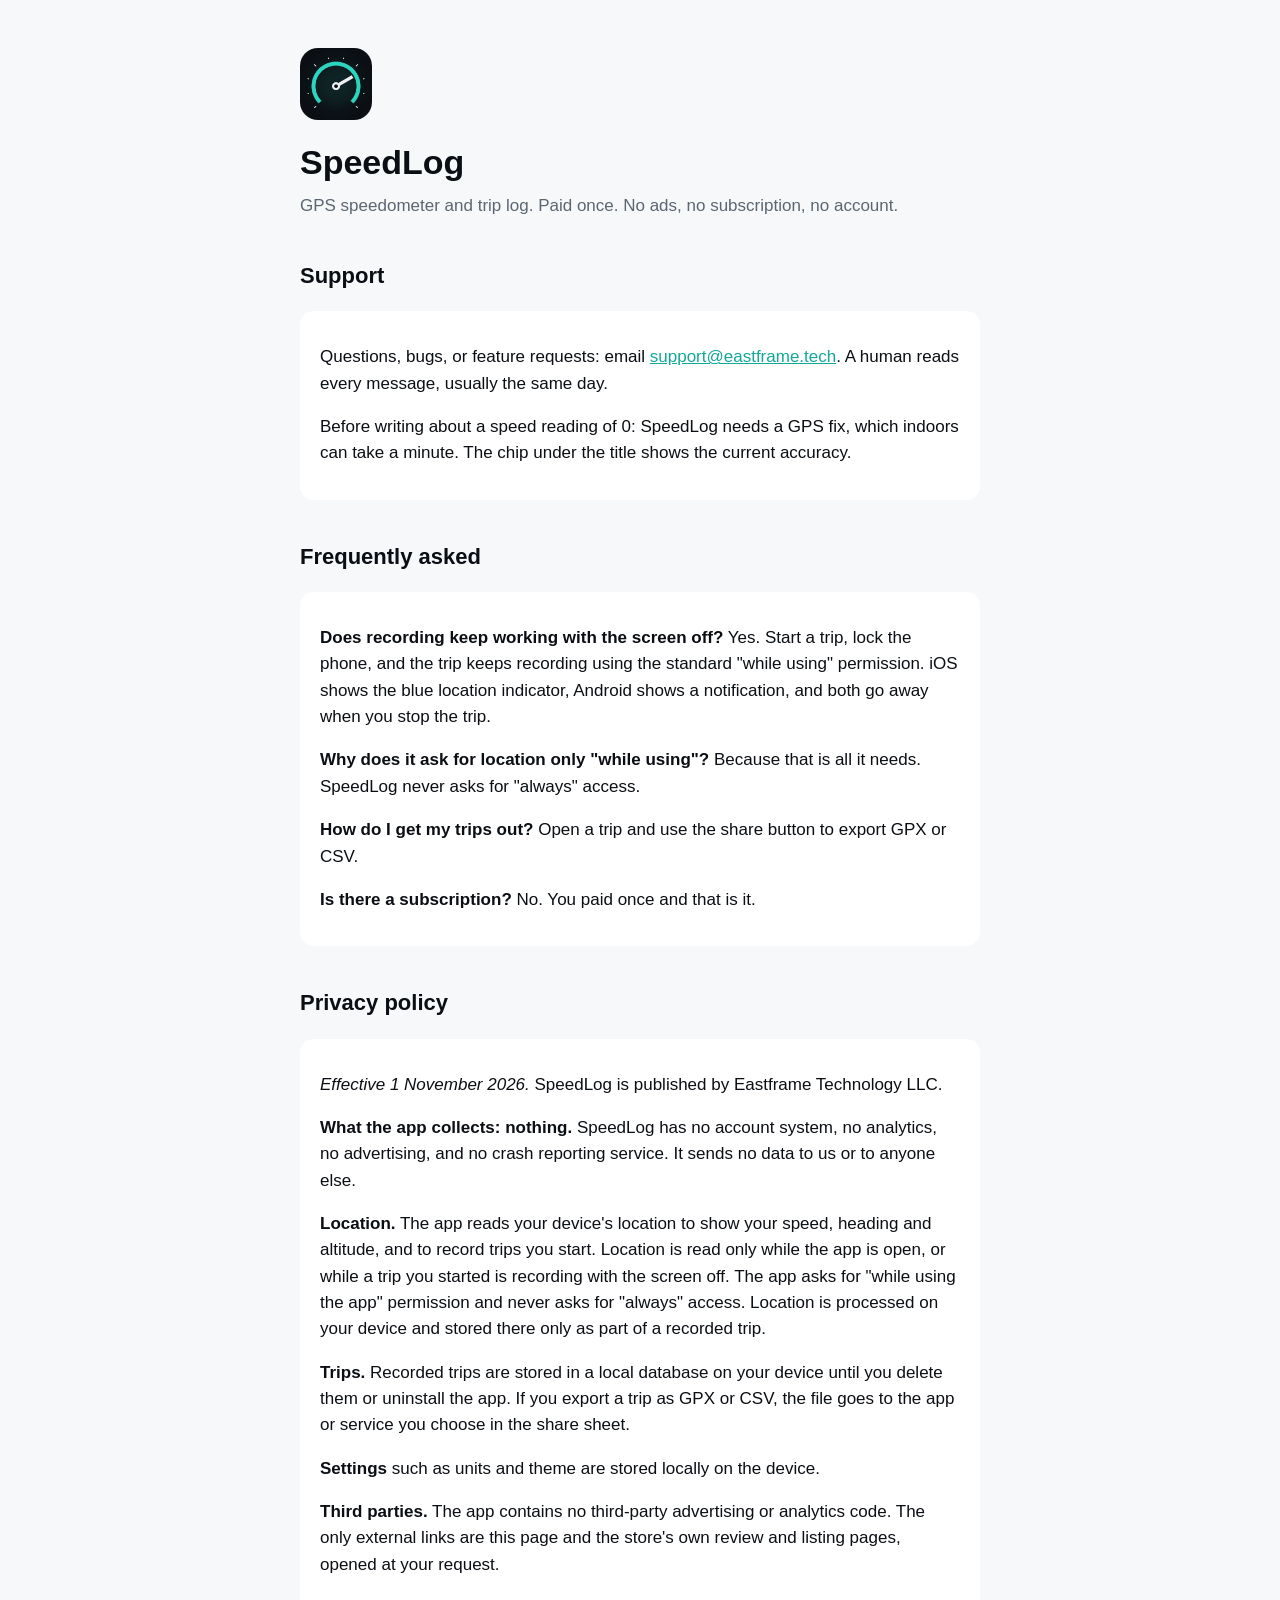
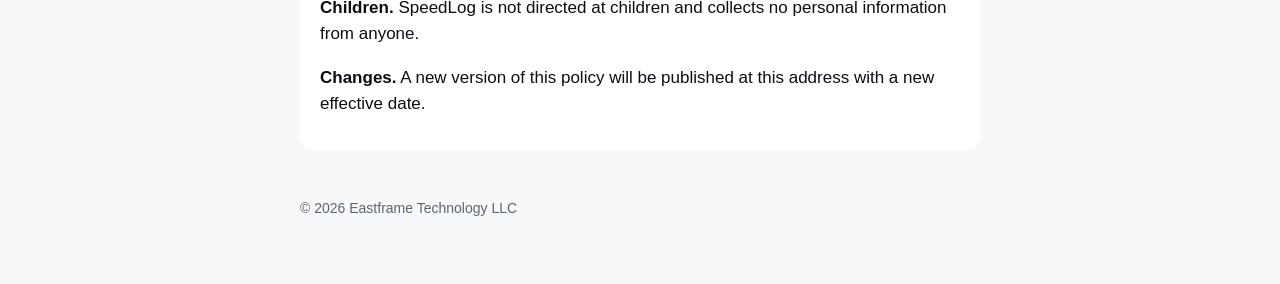
==== index.html @ 45c07e69 "SpeedLog support and privacy page" ====
<!doctype html>
<html lang="en">
<head>
<meta charset="utf-8">
<meta name="viewport" content="width=device-width, initial-scale=1">
<title>SpeedLog support</title>
<meta name="description" content="Support and privacy policy for SpeedLog, the GPS speedometer and trip log that you pay for once.">
<style>
  :root { color-scheme: light dark; --bg:#f7f8fa; --fg:#0b0f14; --muted:#5b6672; --accent:#13a89a; --card:#ffffff; }
  @media (prefers-color-scheme: dark) { :root { --bg:#0b0f14; --fg:#eceff3; --muted:#9aa6b2; --accent:#2dd4bf; --card:#141a21; } }
  body { margin:0; background:var(--bg); color:var(--fg); font:17px/1.55 -apple-system, BlinkMacSystemFont, "Segoe UI", Roboto, sans-serif; }
  main { max-width:680px; margin:0 auto; padding:48px 16px 64px; }
  h1 { font-size:34px; margin:0 0 4px; } h2 { margin-top:40px; font-size:22px; }
  p.lead { color:var(--muted); margin-top:0; }
  .card { background:var(--card); border-radius:14px; padding:16px 20px; margin:16px 0; }
  a { color:var(--accent); }
  .logo { width:72px; height:72px; border-radius:18px; display:block; margin-bottom:16px; }
  footer { color:var(--muted); font-size:14px; margin-top:48px; }
</style>
</head>
<body>
<main>
  <img class="logo" src="icon.png" alt="">
  <h1>SpeedLog</h1>
  <p class="lead">GPS speedometer and trip log. Paid once. No ads, no subscription, no account.</p>

  <h2 id="support">Support</h2>
  <div class="card">
    <p>Questions, bugs, or feature requests: email <a href="mailto:support@eastframe.tech">support@eastframe.tech</a>. A human reads every message, usually the same day.</p>
    <p>Before writing about a speed reading of 0: SpeedLog needs a GPS fix, which indoors can take a minute. The chip under the title shows the current accuracy.</p>
  </div>

  <h2>Frequently asked</h2>
  <div class="card">
    <p><strong>Does recording keep working with the screen off?</strong> Yes. Start a trip, lock the phone, and the trip keeps recording using the standard "while using" permission. iOS shows the blue location indicator, Android shows a notification, and both go away when you stop the trip.</p>
    <p><strong>Why does it ask for location only "while using"?</strong> Because that is all it needs. SpeedLog never asks for "always" access.</p>
    <p><strong>How do I get my trips out?</strong> Open a trip and use the share button to export GPX or CSV.</p>
    <p><strong>Is there a subscription?</strong> No. You paid once and that is it.</p>
  </div>

  <h2 id="privacy">Privacy policy</h2>
  <div class="card">
    <p><em>Effective 1 November 2026.</em> SpeedLog is published by Eastframe Technology LLC.</p>
    <p><strong>What the app collects: nothing.</strong> SpeedLog has no account system, no analytics, no advertising, and no crash reporting service. It sends no data to us or to anyone else.</p>
    <p><strong>Location.</strong> The app reads your device's location to show your speed, heading and altitude, and to record trips you start. Location is read only while the app is open, or while a trip you started is recording with the screen off. The app asks for "while using the app" permission and never asks for "always" access. Location is processed on your device and stored there only as part of a recorded trip.</p>
    <p><strong>Trips.</strong> Recorded trips are stored in a local database on your device until you delete them or uninstall the app. If you export a trip as GPX or CSV, the file goes to the app or service you choose in the share sheet.</p>
    <p><strong>Settings</strong> such as units and theme are stored locally on the device.</p>
    <p><strong>Third parties.</strong> The app contains no third-party advertising or analytics code. The only external links are this page and the store's own review and listing pages, opened at your request.</p>
    <p><strong>Children.</strong> SpeedLog is not directed at children and collects no personal information from anyone.</p>
    <p><strong>Changes.</strong> A new version of this policy will be published at this address with a new effective date.</p>
  </div>

  <footer>© 2026 Eastframe Technology LLC</footer>
</main>
</body>
</html>
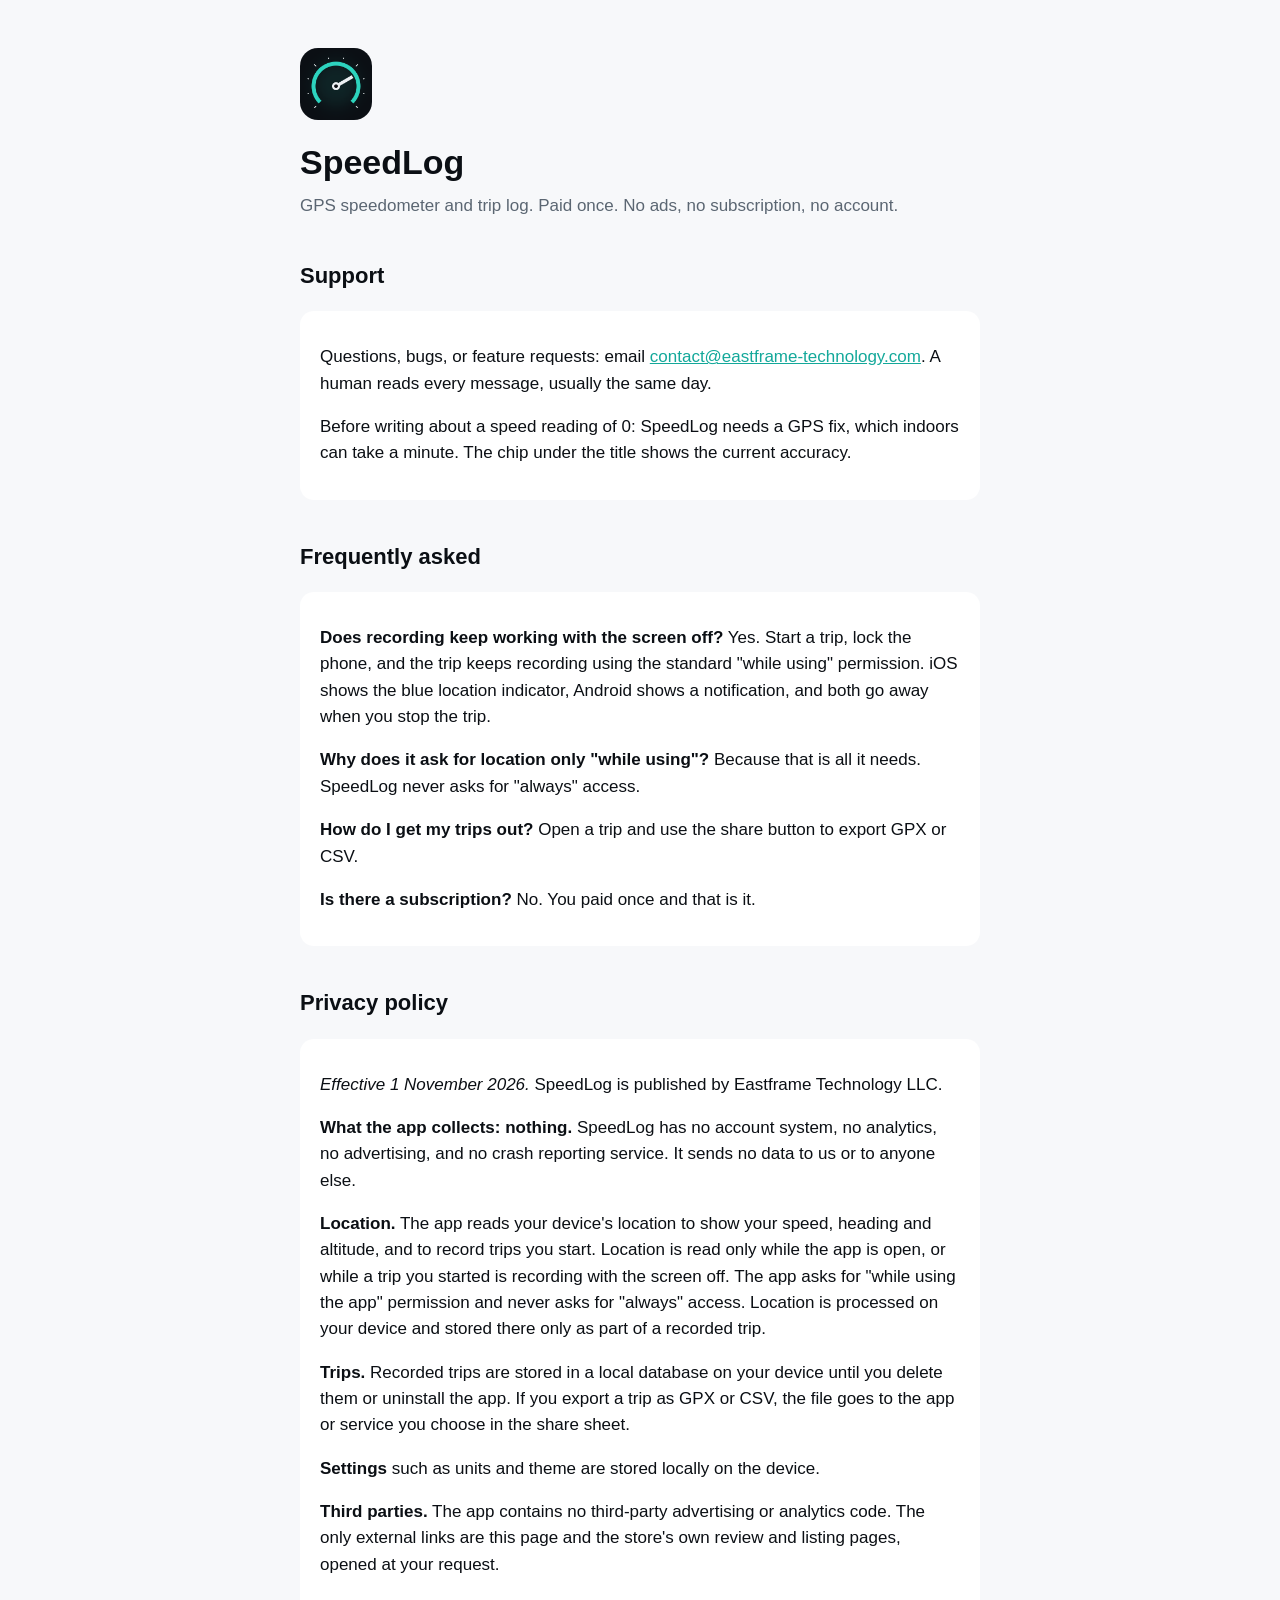
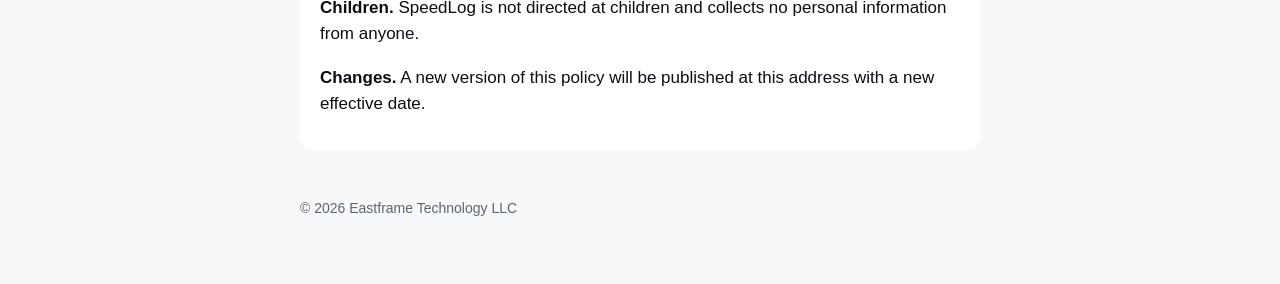
==== commit e193fdcf: "Support address" ====
--- a/index.html
+++ b/index.html
@@ -26,7 +26,7 @@
 
   <h2 id="support">Support</h2>
   <div class="card">
-    <p>Questions, bugs, or feature requests: email <a href="mailto:support@eastframe.tech">support@eastframe.tech</a>. A human reads every message, usually the same day.</p>
+    <p>Questions, bugs, or feature requests: email <a href="mailto:contact@eastframe-technology.com">contact@eastframe-technology.com</a>. A human reads every message, usually the same day.</p>
     <p>Before writing about a speed reading of 0: SpeedLog needs a GPS fix, which indoors can take a minute. The chip under the title shows the current accuracy.</p>
   </div>
 
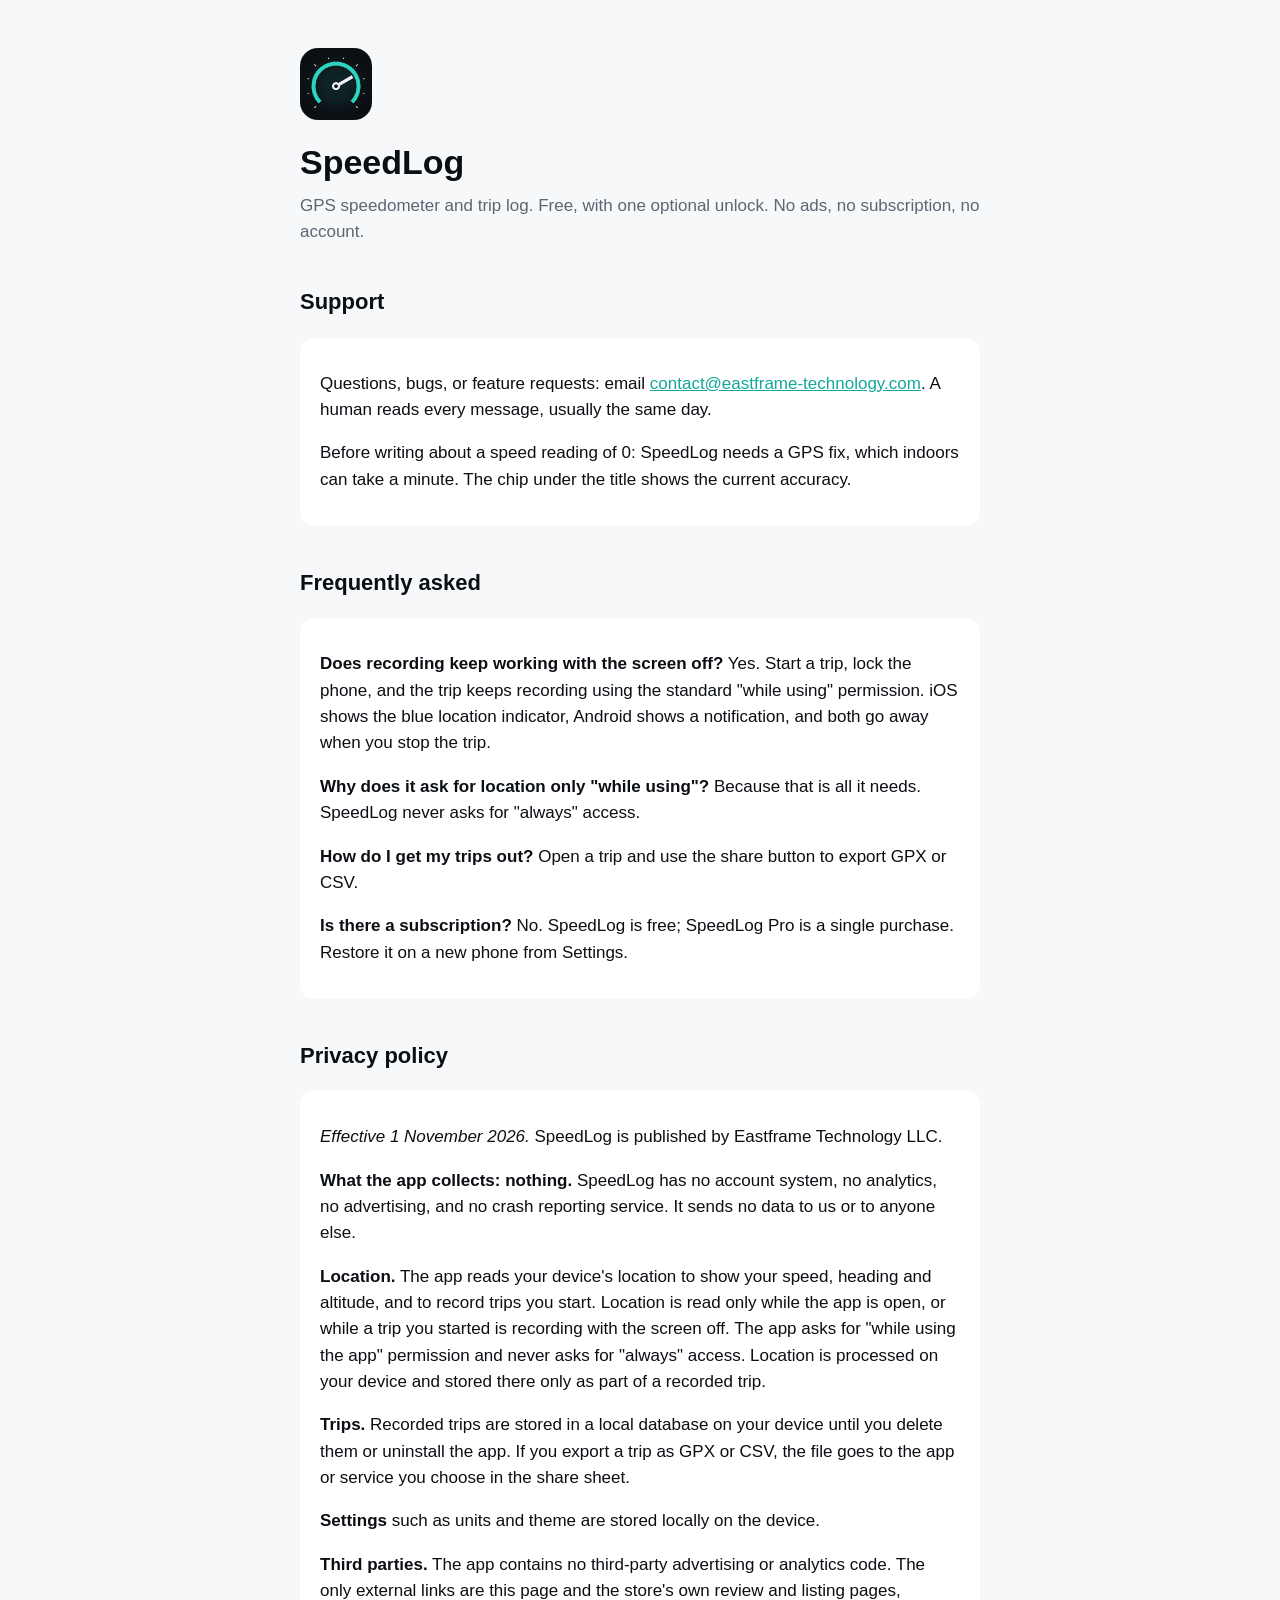
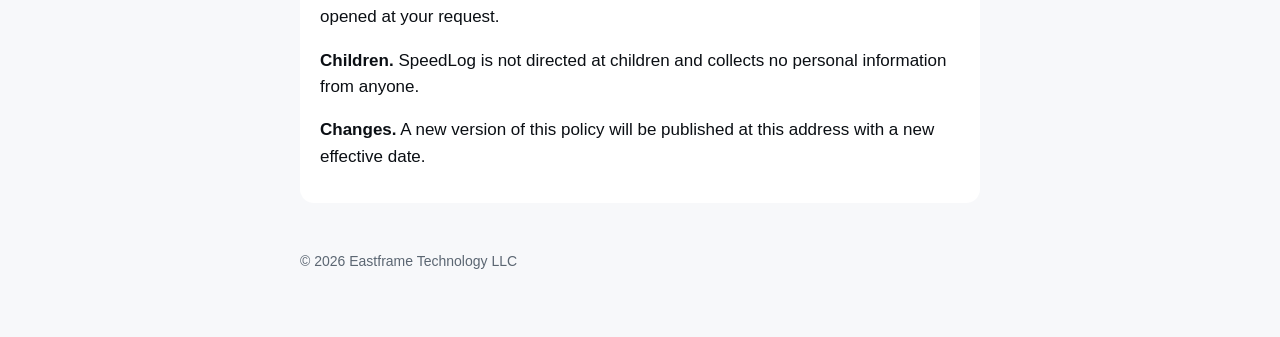
==== commit 3f95dcf3: "Support page: free with one optional unlock Co-Authored-By: Claude Opus 5.5 <noreply@anthropic.com>" ====
--- a/index.html
+++ b/index.html
@@ -4,7 +4,7 @@
 <meta charset="utf-8">
 <meta name="viewport" content="width=device-width, initial-scale=1">
 <title>SpeedLog support</title>
-<meta name="description" content="Support and privacy policy for SpeedLog, the GPS speedometer and trip log that you pay for once.">
+<meta name="description" content="Support and privacy policy for SpeedLog, the GPS speedometer and trip log.">
 <style>
   :root { color-scheme: light dark; --bg:#f7f8fa; --fg:#0b0f14; --muted:#5b6672; --accent:#13a89a; --card:#ffffff; }
   @media (prefers-color-scheme: dark) { :root { --bg:#0b0f14; --fg:#eceff3; --muted:#9aa6b2; --accent:#2dd4bf; --card:#141a21; } }
@@ -22,7 +22,7 @@
 <main>
   <img class="logo" src="icon.png" alt="">
   <h1>SpeedLog</h1>
-  <p class="lead">GPS speedometer and trip log. Paid once. No ads, no subscription, no account.</p>
+  <p class="lead">GPS speedometer and trip log. Free, with one optional unlock. No ads, no subscription, no account.</p>
 
   <h2 id="support">Support</h2>
   <div class="card">
@@ -35,7 +35,7 @@
     <p><strong>Does recording keep working with the screen off?</strong> Yes. Start a trip, lock the phone, and the trip keeps recording using the standard "while using" permission. iOS shows the blue location indicator, Android shows a notification, and both go away when you stop the trip.</p>
     <p><strong>Why does it ask for location only "while using"?</strong> Because that is all it needs. SpeedLog never asks for "always" access.</p>
     <p><strong>How do I get my trips out?</strong> Open a trip and use the share button to export GPX or CSV.</p>
-    <p><strong>Is there a subscription?</strong> No. You paid once and that is it.</p>
+    <p><strong>Is there a subscription?</strong> No. SpeedLog is free; SpeedLog Pro is a single purchase. Restore it on a new phone from Settings.</p>
   </div>
 
   <h2 id="privacy">Privacy policy</h2>
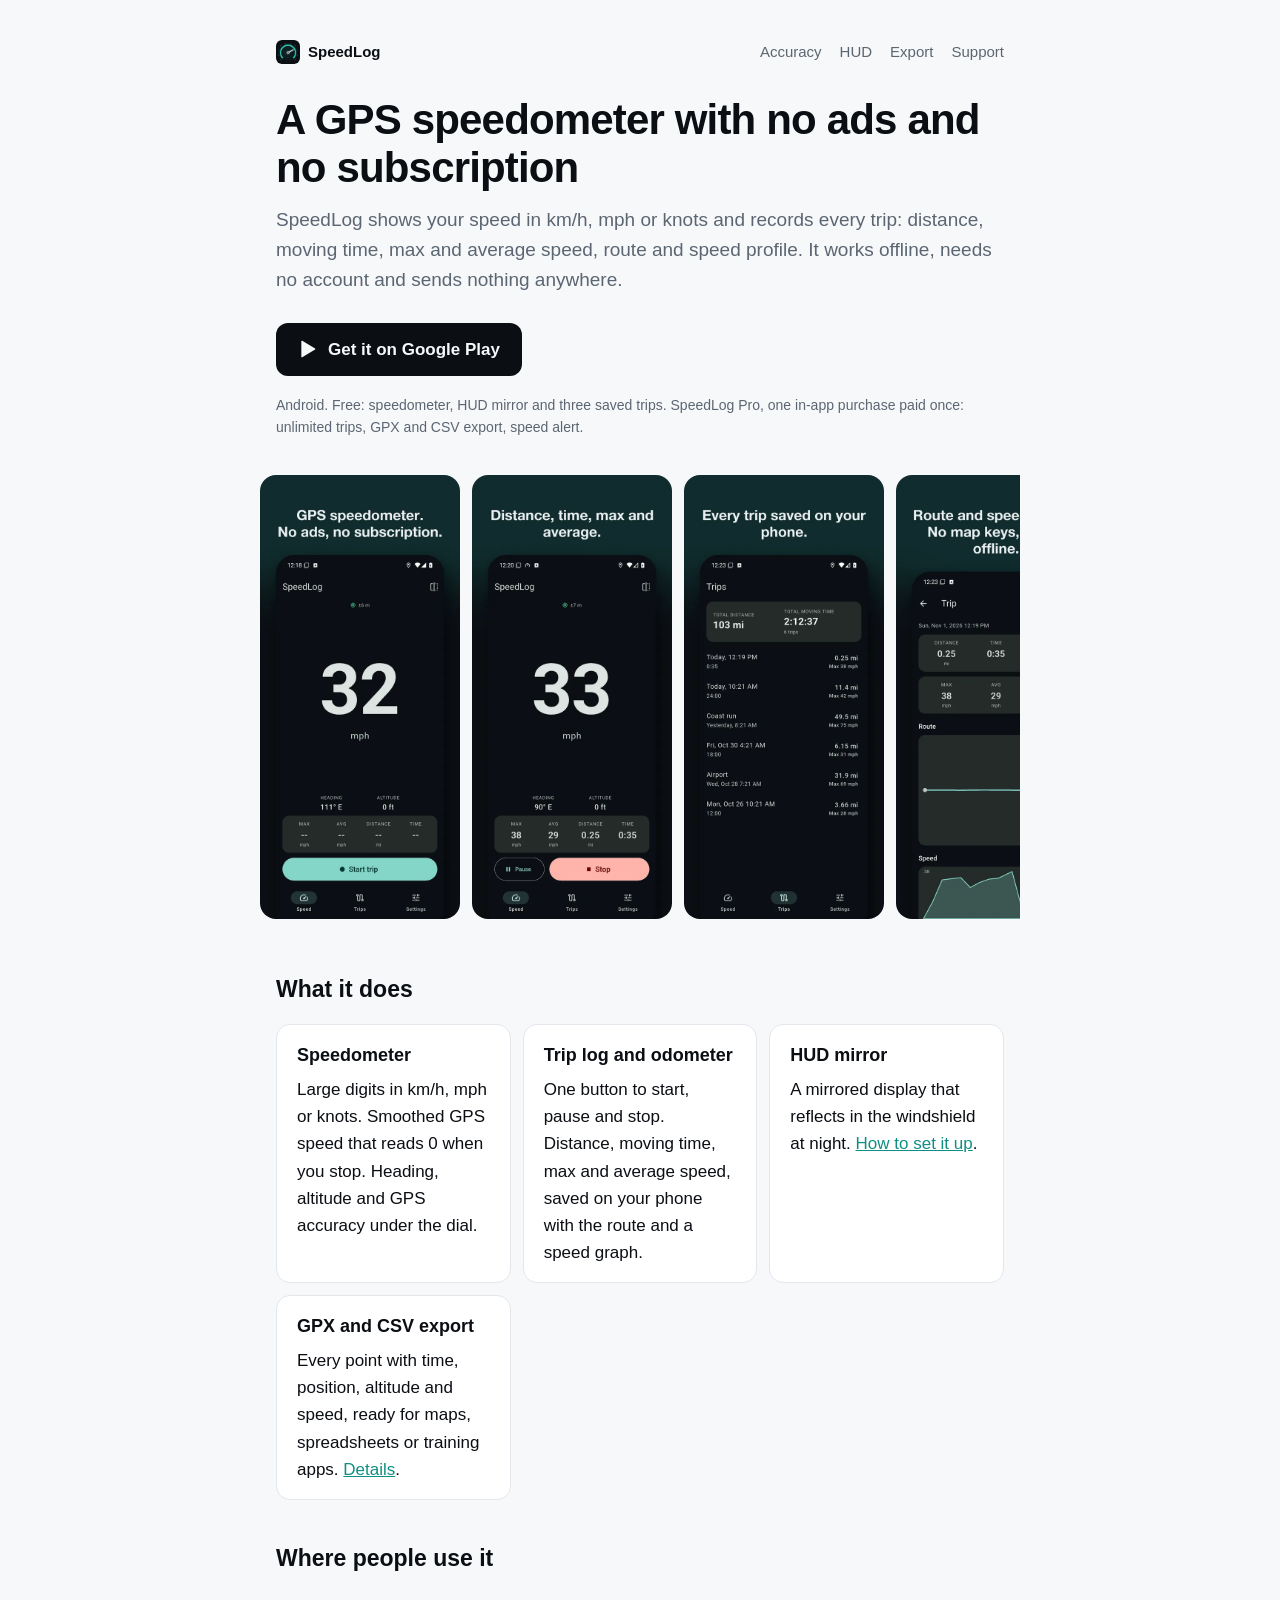
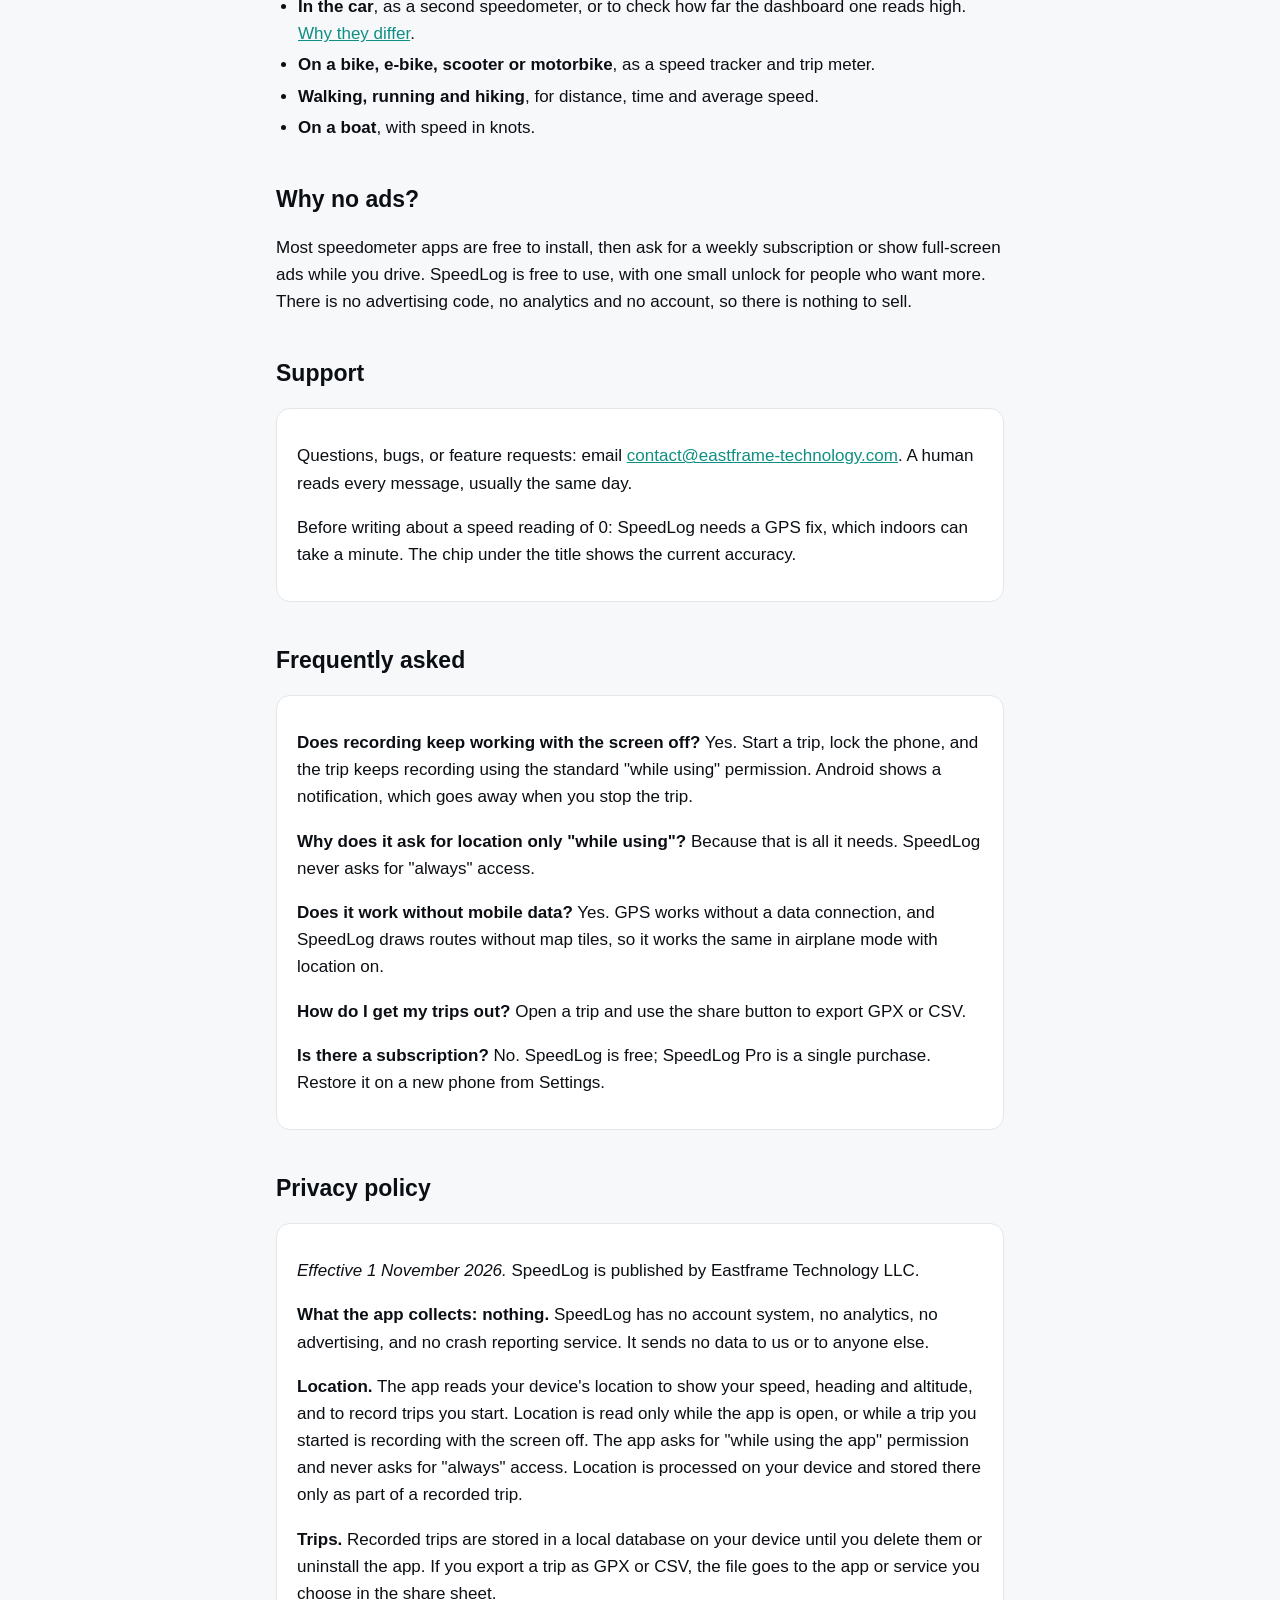
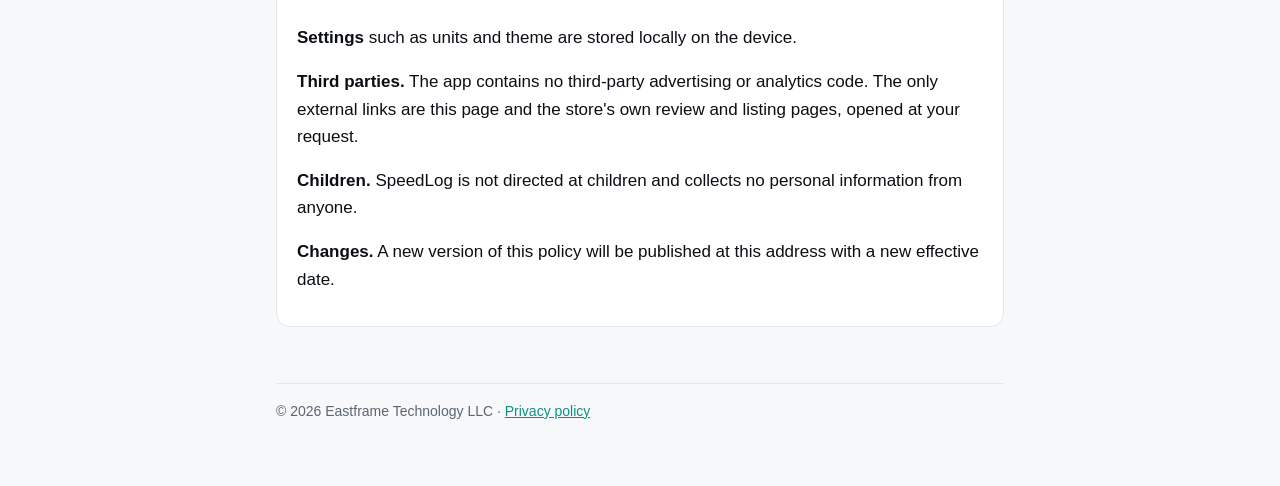
==== commit 9e776f08: "Landing page, privacy page, three guides and sitemap Co-Authored-By: Claude Opus 5.5 <noreply@anthro" ====
--- a/index.html
+++ b/index.html
@@ -3,26 +3,57 @@
 <head>
 <meta charset="utf-8">
 <meta name="viewport" content="width=device-width, initial-scale=1">
-<title>SpeedLog support</title>
-<meta name="description" content="Support and privacy policy for SpeedLog, the GPS speedometer and trip log.">
-<style>
-  :root { color-scheme: light dark; --bg:#f7f8fa; --fg:#0b0f14; --muted:#5b6672; --accent:#13a89a; --card:#ffffff; }
-  @media (prefers-color-scheme: dark) { :root { --bg:#0b0f14; --fg:#eceff3; --muted:#9aa6b2; --accent:#2dd4bf; --card:#141a21; } }
-  body { margin:0; background:var(--bg); color:var(--fg); font:17px/1.55 -apple-system, BlinkMacSystemFont, "Segoe UI", Roboto, sans-serif; }
-  main { max-width:680px; margin:0 auto; padding:48px 16px 64px; }
-  h1 { font-size:34px; margin:0 0 4px; } h2 { margin-top:40px; font-size:22px; }
-  p.lead { color:var(--muted); margin-top:0; }
-  .card { background:var(--card); border-radius:14px; padding:16px 20px; margin:16px 0; }
-  a { color:var(--accent); }
-  .logo { width:72px; height:72px; border-radius:18px; display:block; margin-bottom:16px; }
-  footer { color:var(--muted); font-size:14px; margin-top:48px; }
-</style>
+<title>SpeedLog: GPS speedometer and trip log for Android, no ads</title>
+<meta name="description" content="SpeedLog is a GPS speedometer and odometer for Android with a trip log, HUD mirror and GPX export. No ads, no subscription, no account. Free, with one optional unlock.">
+<link rel="canonical" href="https://eastframe-technology.github.io/speedlog-support/">
+<meta property="og:type" content="website">
+<meta property="og:title" content="SpeedLog: GPS speedometer and trip log, no ads">
+<meta property="og:description" content="Speed in km/h, mph or knots, every trip saved with route and speed profile, HUD mirror for night driving. No ads, no subscription.">
+<meta property="og:image" content="https://eastframe-technology.github.io/speedlog-support/img/og.jpg">
+<meta property="og:url" content="https://eastframe-technology.github.io/speedlog-support/">
+<meta name="twitter:card" content="summary_large_image">
+<link rel="icon" href="icon.png">
+<link rel="stylesheet" href="style.css">
+<script type="application/ld+json">
+{"@context":"https://schema.org","@type":"MobileApplication","name":"SpeedLog: GPS Speedometer","operatingSystem":"Android","applicationCategory":"TravelApplication","description":"GPS speedometer and odometer with trip log, HUD mirror and GPX/CSV export. No ads, no subscription, no account.","downloadUrl":"https://play.google.com/store/apps/details?id=com.eastframe.speedlog","installUrl":"https://play.google.com/store/apps/details?id=com.eastframe.speedlog","image":"https://eastframe-technology.github.io/speedlog-support/img/og.jpg","offers":{"@type":"Offer","price":"0","priceCurrency":"USD"},"publisher":{"@type":"Organization","name":"Eastframe Technology LLC"}}
+</script>
 </head>
 <body>
 <main>
-  <img class="logo" src="icon.png" alt="">
-  <h1>SpeedLog</h1>
-  <p class="lead">GPS speedometer and trip log. Free, with one optional unlock. No ads, no subscription, no account.</p>
+  <nav><a class="home" href="./"><img src="icon.png" alt="">SpeedLog</a><a href="guides/gps-speedometer-accuracy.html">Accuracy</a><a href="guides/phone-hud-speedometer.html">HUD</a><a href="guides/export-trip-gpx-csv.html">Export</a><a href="#support">Support</a></nav>
+
+  <h1>A GPS speedometer with no ads and no subscription</h1>
+  <p class="lead">SpeedLog shows your speed in km/h, mph or knots and records every trip: distance, moving time, max and average speed, route and speed profile. It works offline, needs no account and sends nothing anywhere.</p>
+  <a class="cta" href="https://play.google.com/store/apps/details?id=com.eastframe.speedlog"><svg viewBox="0 0 24 24" aria-hidden="true"><path fill="currentColor" d="M4 2.8v18.4c0 .6.6.9 1.1.6l15.4-9.2c.5-.3.5-.9 0-1.2L5.1 2.2C4.6 1.9 4 2.2 4 2.8z"/></svg>Get it on Google Play</a>
+  <p class="note">Android. Free: speedometer, HUD mirror and three saved trips. SpeedLog Pro, one in-app purchase paid once: unlimited trips, GPX and CSV export, speed alert.</p>
+
+  <div class="shots" aria-label="Screenshots">
+    <img src="img/shot-1.webp" width="200" height="444" alt="Speedometer showing 32 mph with heading and altitude">
+    <img src="img/shot-2.webp" width="200" height="444" alt="Trip recording with distance, time, max and average speed" loading="lazy">
+    <img src="img/shot-3.webp" width="200" height="444" alt="List of saved trips with totals" loading="lazy">
+    <img src="img/shot-4.webp" width="200" height="444" alt="Trip detail with route and speed profile" loading="lazy">
+    <img src="img/shot-5.webp" width="200" height="444" alt="Mirrored HUD display for the windshield" loading="lazy">
+    <img src="img/shot-6.webp" width="200" height="444" alt="Settings with the speed alert turned off" loading="lazy">
+  </div>
+
+  <h2>What it does</h2>
+  <div class="grid">
+    <div class="card"><h3>Speedometer</h3>Large digits in km/h, mph or knots. Smoothed GPS speed that reads 0 when you stop. Heading, altitude and GPS accuracy under the dial.</div>
+    <div class="card"><h3>Trip log and odometer</h3>One button to start, pause and stop. Distance, moving time, max and average speed, saved on your phone with the route and a speed graph.</div>
+    <div class="card"><h3>HUD mirror</h3>A mirrored display that reflects in the windshield at night. <a href="guides/phone-hud-speedometer.html">How to set it up</a>.</div>
+    <div class="card"><h3>GPX and CSV export</h3>Every point with time, position, altitude and speed, ready for maps, spreadsheets or training apps. <a href="guides/export-trip-gpx-csv.html">Details</a>.</div>
+  </div>
+
+  <h2>Where people use it</h2>
+  <ul>
+    <li><strong>In the car</strong>, as a second speedometer, or to check how far the dashboard one reads high. <a href="guides/gps-speedometer-accuracy.html">Why they differ</a>.</li>
+    <li><strong>On a bike, e-bike, scooter or motorbike</strong>, as a speed tracker and trip meter.</li>
+    <li><strong>Walking, running and hiking</strong>, for distance, time and average speed.</li>
+    <li><strong>On a boat</strong>, with speed in knots.</li>
+  </ul>
+
+  <h2>Why no ads?</h2>
+  <p>Most speedometer apps are free to install, then ask for a weekly subscription or show full-screen ads while you drive. SpeedLog is free to use, with one small unlock for people who want more. There is no advertising code, no analytics and no account, so there is nothing to sell.</p>
 
   <h2 id="support">Support</h2>
   <div class="card">
@@ -32,8 +63,9 @@
 
   <h2>Frequently asked</h2>
   <div class="card">
-    <p><strong>Does recording keep working with the screen off?</strong> Yes. Start a trip, lock the phone, and the trip keeps recording using the standard "while using" permission. iOS shows the blue location indicator, Android shows a notification, and both go away when you stop the trip.</p>
+    <p><strong>Does recording keep working with the screen off?</strong> Yes. Start a trip, lock the phone, and the trip keeps recording using the standard "while using" permission. Android shows a notification, which goes away when you stop the trip.</p>
     <p><strong>Why does it ask for location only "while using"?</strong> Because that is all it needs. SpeedLog never asks for "always" access.</p>
+    <p><strong>Does it work without mobile data?</strong> Yes. GPS works without a data connection, and SpeedLog draws routes without map tiles, so it works the same in airplane mode with location on.</p>
     <p><strong>How do I get my trips out?</strong> Open a trip and use the share button to export GPX or CSV.</p>
     <p><strong>Is there a subscription?</strong> No. SpeedLog is free; SpeedLog Pro is a single purchase. Restore it on a new phone from Settings.</p>
   </div>
@@ -50,7 +82,7 @@
     <p><strong>Changes.</strong> A new version of this policy will be published at this address with a new effective date.</p>
   </div>
 
-  <footer>© 2026 Eastframe Technology LLC</footer>
+  <footer>© 2026 Eastframe Technology LLC · <a href="privacy.html">Privacy policy</a></footer>
 </main>
 </body>
 </html>
--- a/style.css
+++ b/style.css
@@ -0,0 +1,27 @@
+:root { color-scheme: light dark; --bg:#f7f8fa; --fg:#0b0f14; --muted:#5b6672; --accent:#0f8f83; --card:#ffffff; --line:#e3e7ec; }
+@media (prefers-color-scheme: dark) { :root { --bg:#0b0f14; --fg:#eceff3; --muted:#9aa6b2; --accent:#2dd4bf; --card:#141a21; --line:#232b35; } }
+* { box-sizing: border-box; }
+body { margin:0; background:var(--bg); color:var(--fg); font:17px/1.6 -apple-system, BlinkMacSystemFont, "Segoe UI", Roboto, sans-serif; }
+main { max-width:760px; margin:0 auto; padding:40px 16px 64px; }
+nav { display:flex; gap:18px; flex-wrap:wrap; font-size:15px; margin-bottom:32px; }
+nav a { color:var(--muted); text-decoration:none; } nav a:hover { color:var(--fg); }
+nav a.home { color:var(--fg); font-weight:600; margin-right:auto; display:flex; align-items:center; gap:8px; }
+nav img { width:24px; height:24px; border-radius:6px; }
+h1 { font-size:clamp(30px, 6vw, 42px); line-height:1.15; margin:0 0 12px; letter-spacing:-0.02em; }
+h2 { margin-top:44px; font-size:23px; line-height:1.3; } h3 { font-size:18px; margin:24px 0 6px; }
+p.lead { color:var(--muted); font-size:19px; margin-top:0; }
+a { color:var(--accent); }
+.card { background:var(--card); border:1px solid var(--line); border-radius:14px; padding:16px 20px; margin:16px 0; }
+.cta { display:inline-flex; align-items:center; gap:10px; background:var(--fg); color:var(--bg); text-decoration:none; font-weight:600; padding:13px 22px; border-radius:12px; margin:8px 0 4px; }
+.cta svg { width:20px; height:20px; }
+.note { color:var(--muted); font-size:14px; }
+.shots { display:flex; gap:12px; overflow-x:auto; padding:8px 0 12px; margin:28px -16px 0; padding-left:16px; scroll-snap-type:x mandatory; }
+.shots img { width:200px; height:auto; aspect-ratio:9/20; border-radius:16px; flex:none; scroll-snap-align:start; background:#0b0f14; }
+.grid { display:grid; grid-template-columns:repeat(auto-fit, minmax(210px, 1fr)); gap:12px; }
+.grid .card { margin:0; } .grid h3 { margin-top:0; }
+ul { padding-left:22px; } li { margin:4px 0; }
+table { border-collapse:collapse; width:100%; font-size:15px; } td, th { border-bottom:1px solid var(--line); padding:8px 6px; text-align:left; vertical-align:top; }
+code { font-size:14px; background:var(--card); border:1px solid var(--line); padding:1px 5px; border-radius:5px; }
+.logo { width:72px; height:72px; border-radius:18px; display:block; margin-bottom:16px; }
+footer { color:var(--muted); font-size:14px; margin-top:56px; border-top:1px solid var(--line); padding-top:16px; }
+@media (max-width: 480px) { nav { gap:12px; font-size:14px; } nav a.home { width:100%; margin-bottom:2px; } }
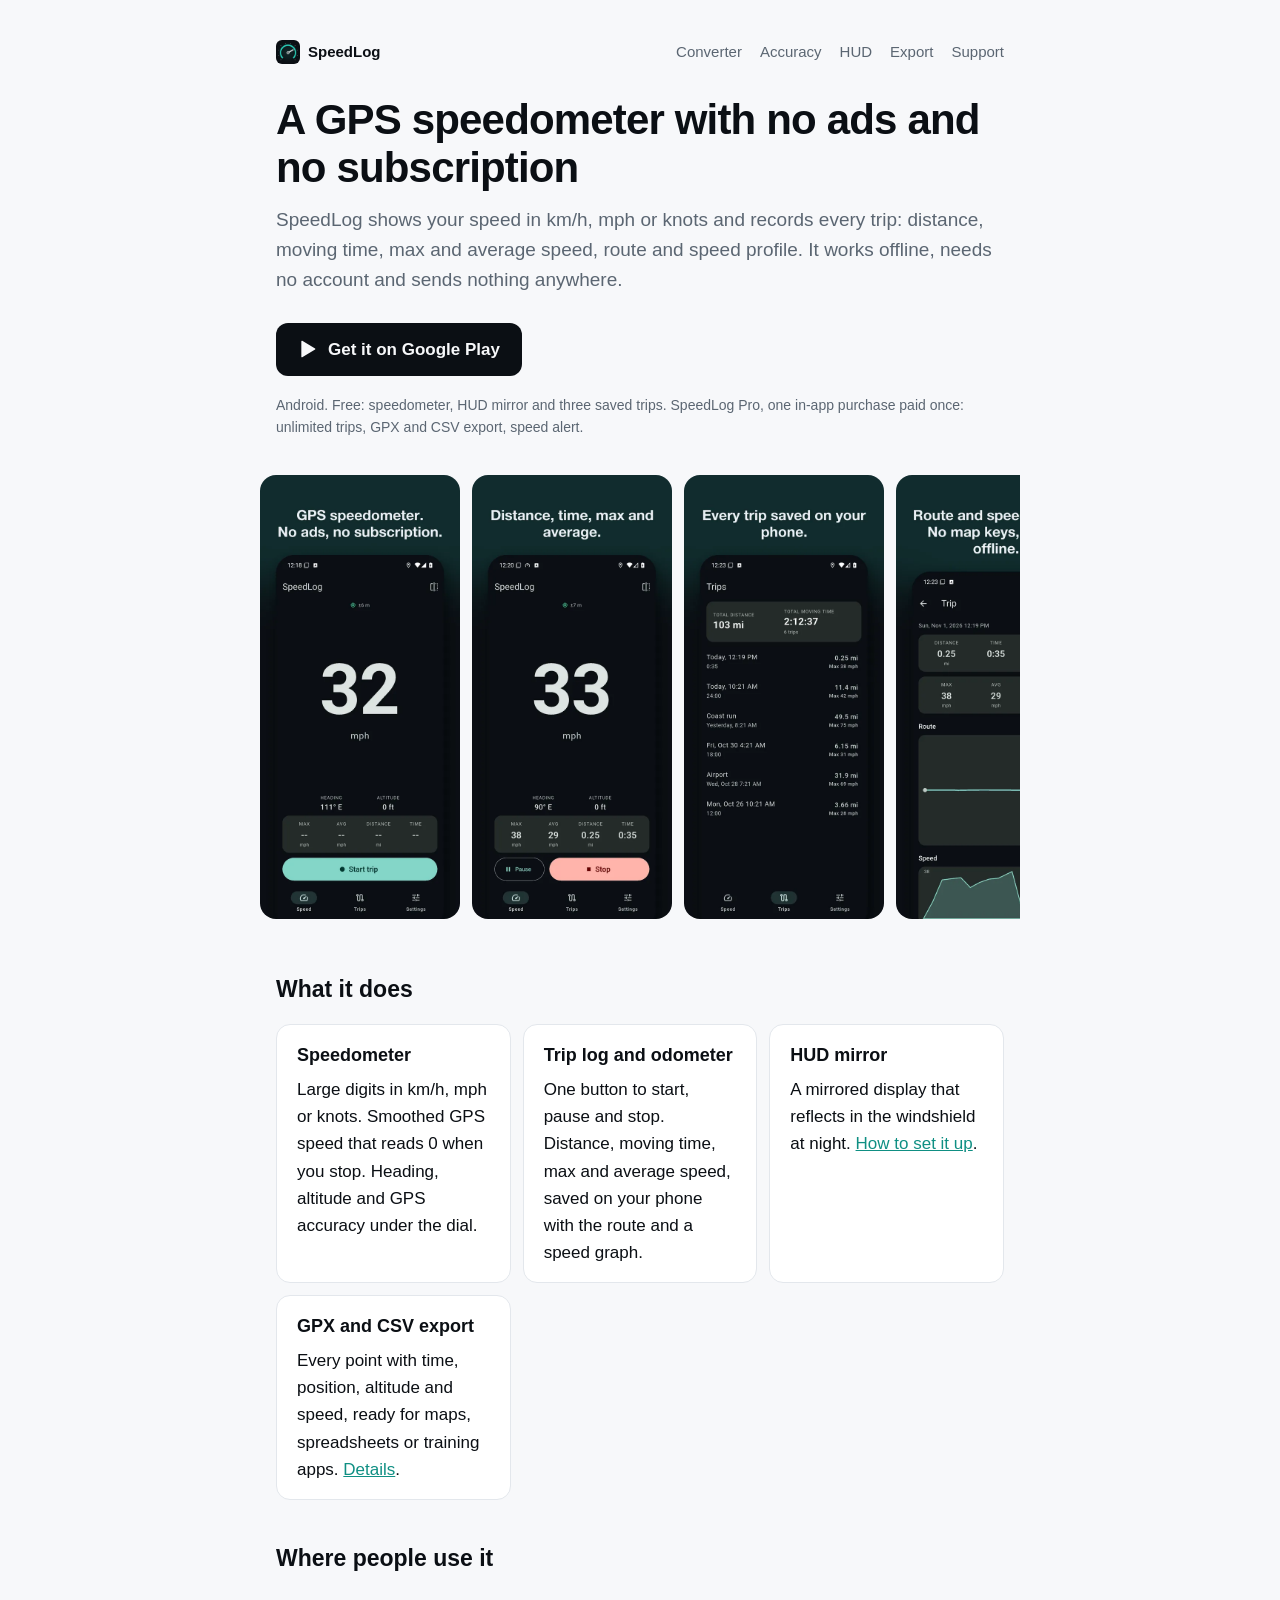
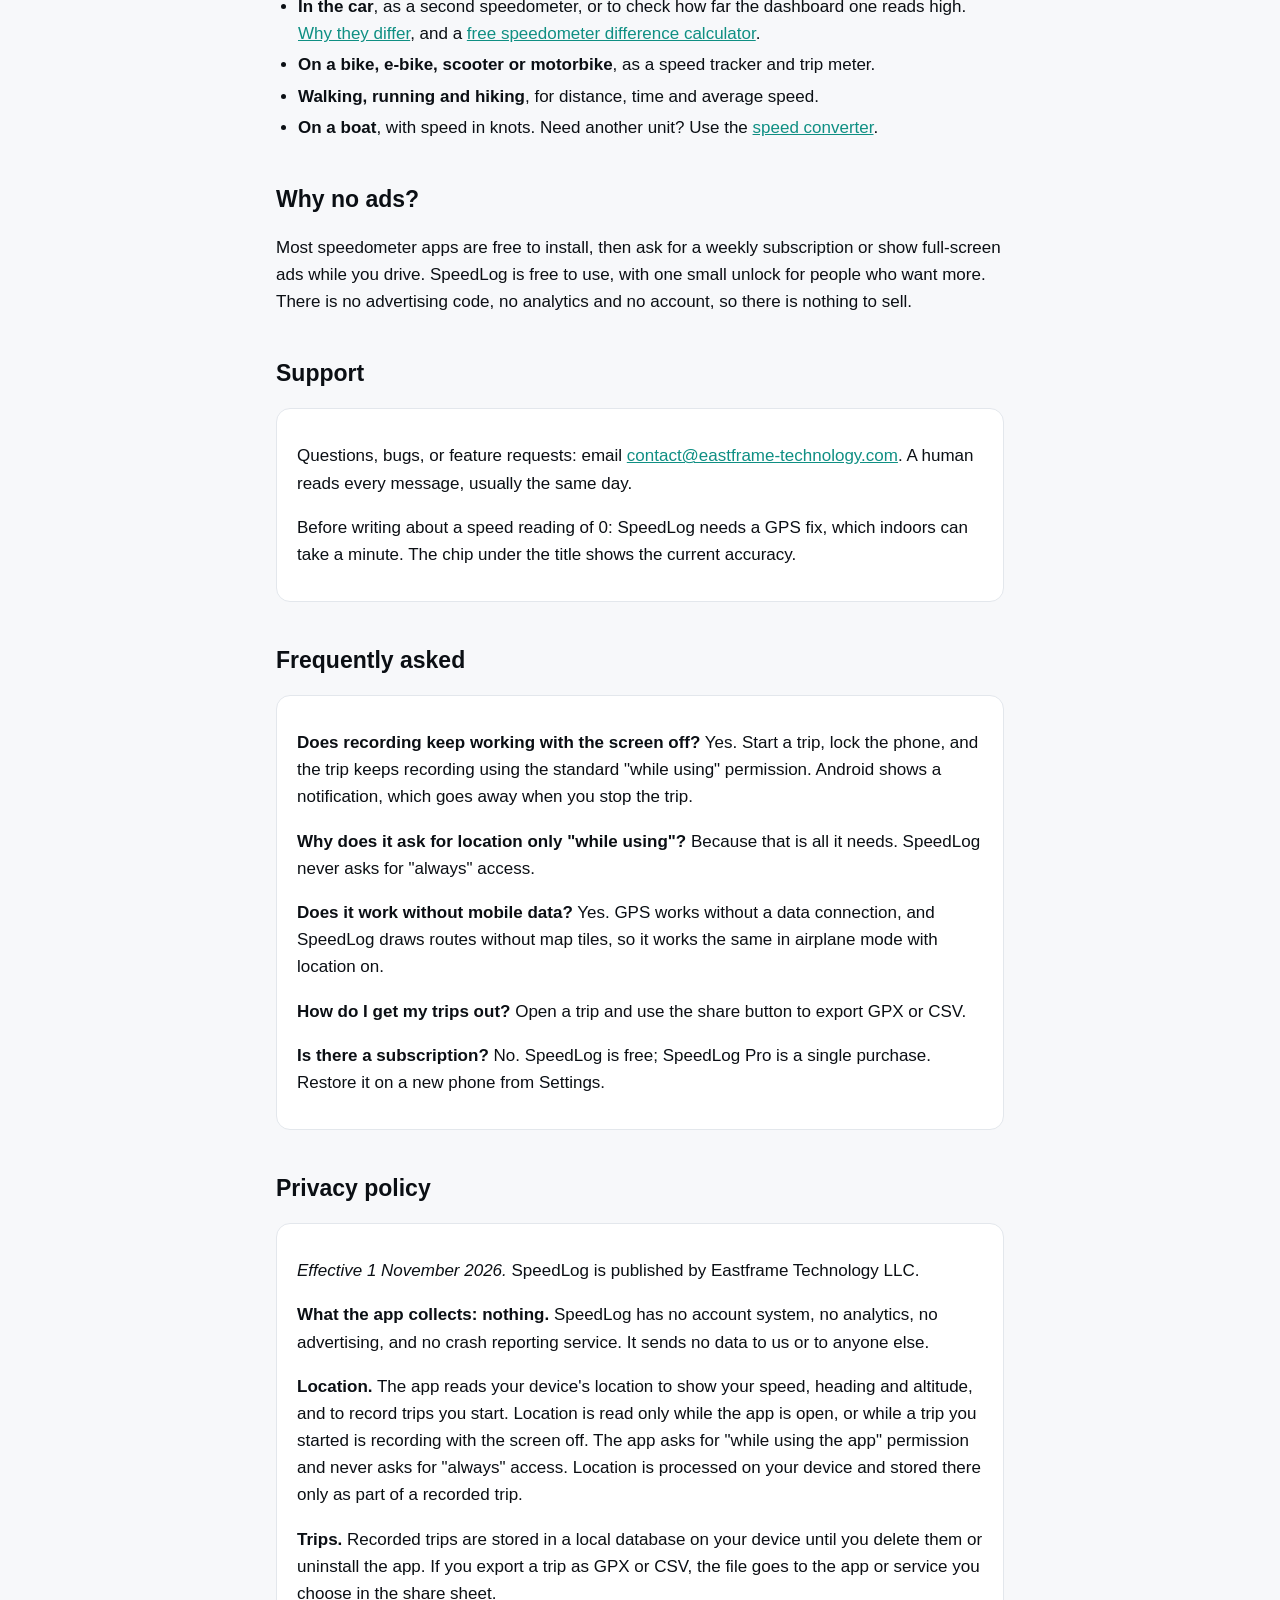
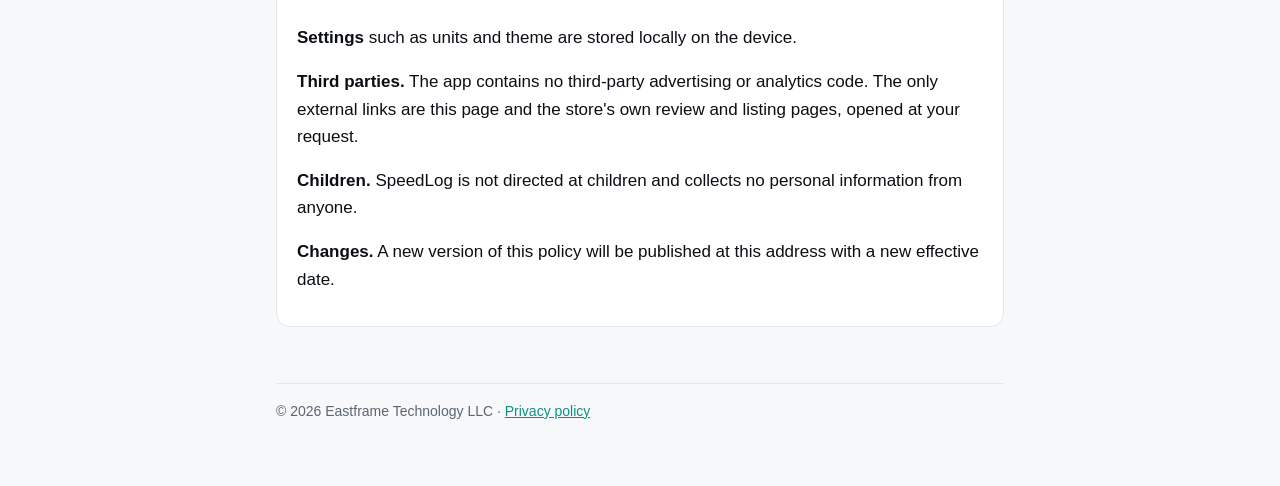
==== commit 6d224747: "Speed converter with dashboard versus GPS calculator Adds the tool to the nav and sitemap. Existing " ====
--- a/index.html
+++ b/index.html
@@ -20,7 +20,7 @@
 </head>
 <body>
 <main>
-  <nav><a class="home" href="./"><img src="icon.png" alt="">SpeedLog</a><a href="guides/gps-speedometer-accuracy.html">Accuracy</a><a href="guides/phone-hud-speedometer.html">HUD</a><a href="guides/export-trip-gpx-csv.html">Export</a><a href="#support">Support</a></nav>
+  <nav><a class="home" href="./"><img src="icon.png" alt="">SpeedLog</a><a href="tools/speed-converter.html">Converter</a><a href="guides/gps-speedometer-accuracy.html">Accuracy</a><a href="guides/phone-hud-speedometer.html">HUD</a><a href="guides/export-trip-gpx-csv.html">Export</a><a href="#support">Support</a></nav>
 
   <h1>A GPS speedometer with no ads and no subscription</h1>
   <p class="lead">SpeedLog shows your speed in km/h, mph or knots and records every trip: distance, moving time, max and average speed, route and speed profile. It works offline, needs no account and sends nothing anywhere.</p>
@@ -46,10 +46,10 @@
 
   <h2>Where people use it</h2>
   <ul>
-    <li><strong>In the car</strong>, as a second speedometer, or to check how far the dashboard one reads high. <a href="guides/gps-speedometer-accuracy.html">Why they differ</a>.</li>
+    <li><strong>In the car</strong>, as a second speedometer, or to check how far the dashboard one reads high. <a href="guides/gps-speedometer-accuracy.html">Why they differ</a>, and a <a href="tools/speed-converter.html">free speedometer difference calculator</a>.</li>
     <li><strong>On a bike, e-bike, scooter or motorbike</strong>, as a speed tracker and trip meter.</li>
     <li><strong>Walking, running and hiking</strong>, for distance, time and average speed.</li>
-    <li><strong>On a boat</strong>, with speed in knots.</li>
+    <li><strong>On a boat</strong>, with speed in knots. Need another unit? Use the <a href="tools/speed-converter.html">speed converter</a>.</li>
   </ul>
 
   <h2>Why no ads?</h2>
--- a/style.css
+++ b/style.css
@@ -25,3 +25,18 @@
 .logo { width:72px; height:72px; border-radius:18px; display:block; margin-bottom:16px; }
 footer { color:var(--muted); font-size:14px; margin-top:56px; border-top:1px solid var(--line); padding-top:16px; }
 @media (max-width: 480px) { nav { gap:12px; font-size:14px; } nav a.home { width:100%; margin-bottom:2px; } }
+
+[hidden] { display:none !important; }
+.tool { background:var(--card); border:1px solid var(--line); border-radius:14px; padding:16px 20px; margin:16px 0; }
+.tool h2 { margin:0 0 4px; font-size:19px; }
+.fields { display:grid; grid-template-columns:repeat(2, minmax(0, 1fr)); gap:12px; margin-top:10px; }
+.fields label, .tool label { display:block; font-size:14px; color:var(--muted); }
+.tool input, .tool select { display:block; width:100%; margin-top:4px; font:inherit; font-size:18px; color:var(--fg); background:var(--bg); border:1px solid var(--line); border-radius:10px; padding:10px 12px; min-height:46px; }
+.tool input:focus, .tool select:focus { outline:2px solid var(--accent); outline-offset:1px; border-color:transparent; }
+.tool input.bad { border-color:#d14343; }
+.result { margin-top:14px; border-top:1px solid var(--line); padding-top:12px; }
+.stats { display:grid; grid-template-columns:repeat(3, minmax(0, 1fr)); gap:10px; margin:0; }
+.stats div { min-width:0; } .stats dt { font-size:13px; color:var(--muted); line-height:1.3; } .stats dd { margin:2px 0 0; font-size:20px; font-weight:600; color:var(--accent); overflow-wrap:anywhere; }
+.result p { margin:10px 0 0; }
+.tablewrap { overflow-x:auto; }
+@media (max-width: 480px) { .stats dd { font-size:17px; } .tool { padding:14px; } }
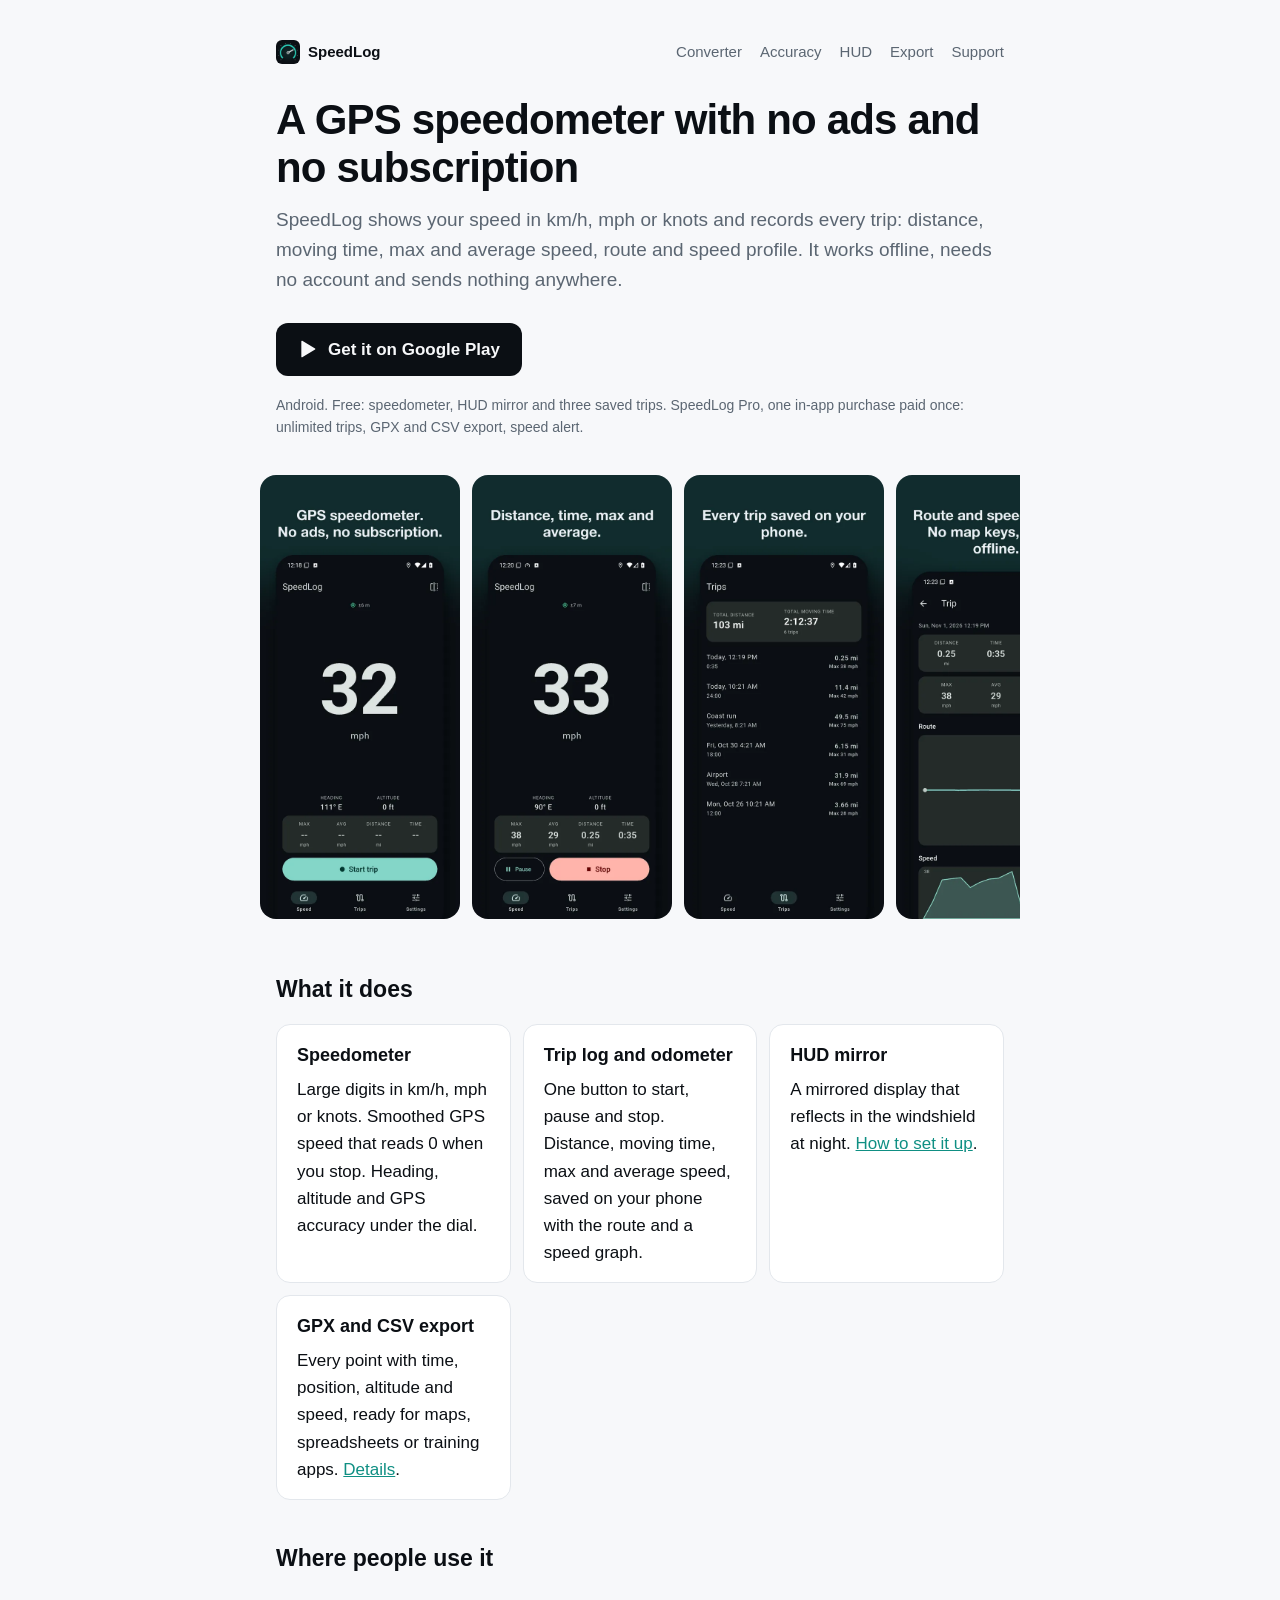
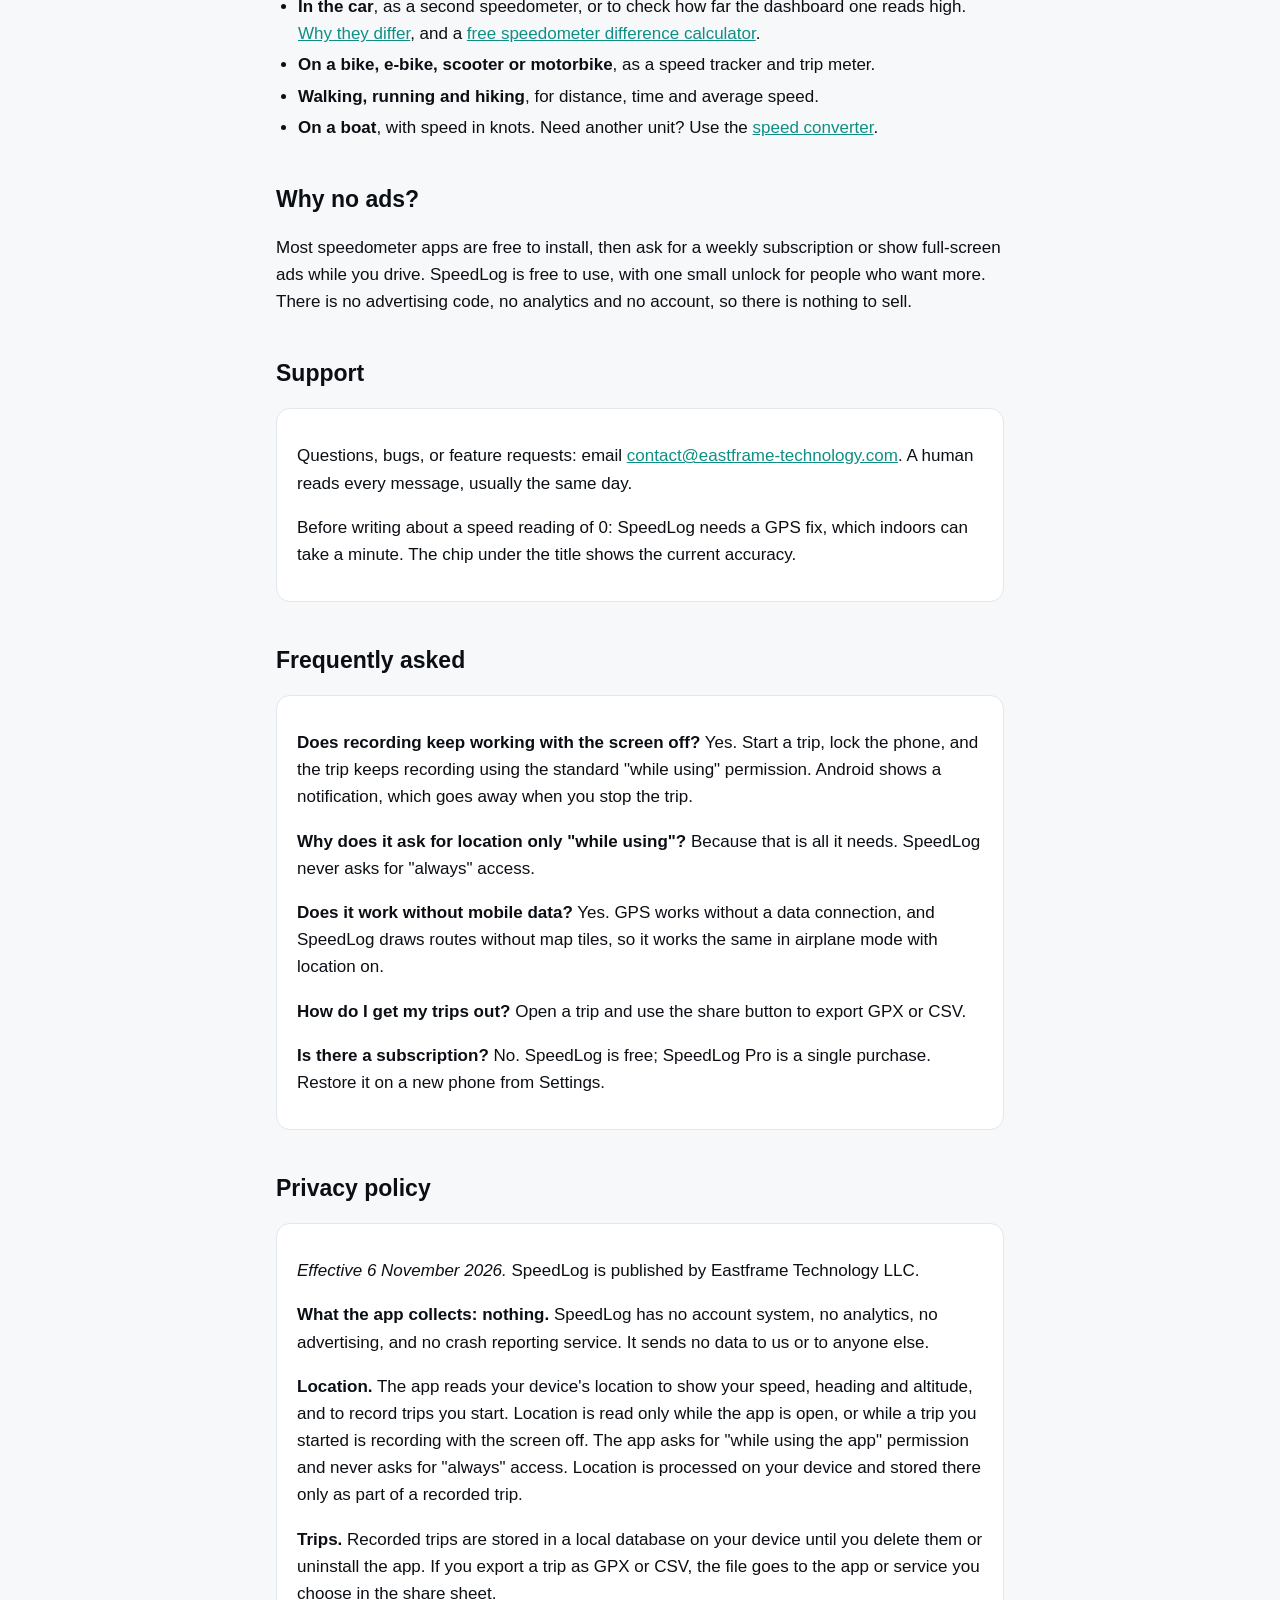
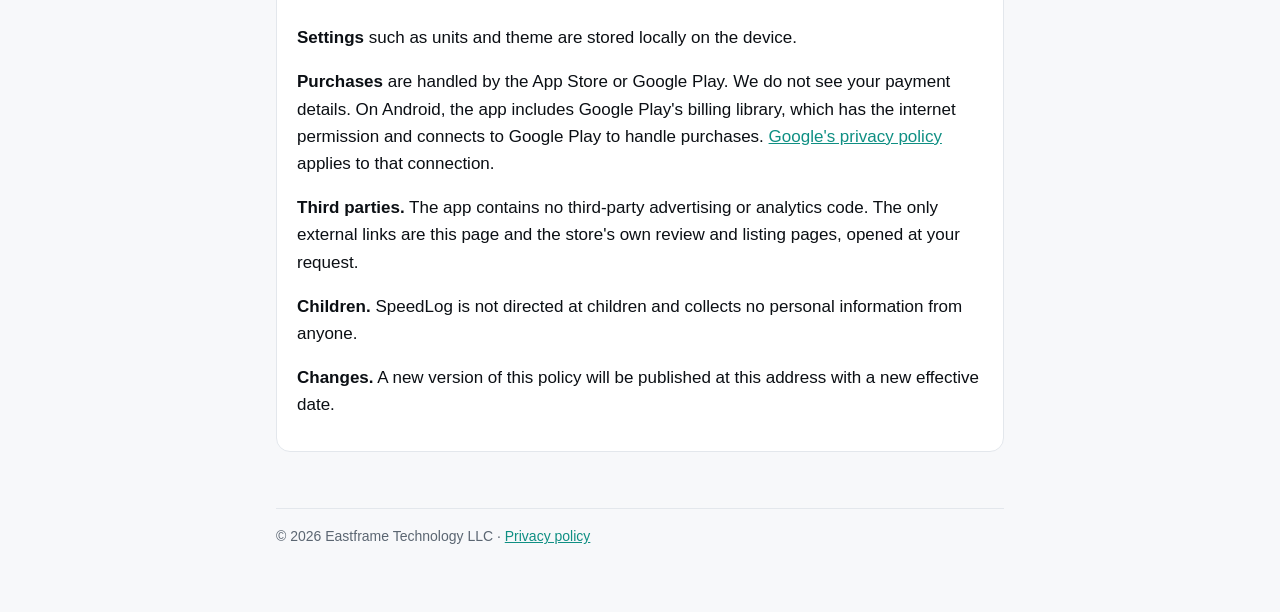
==== commit 26027a4d: "Privacy policy: say accurately what the Android build connects to Co-Authored-By: Claude Opus 5.5 <n" ====
--- a/index.html
+++ b/index.html
@@ -72,11 +72,12 @@
 
   <h2 id="privacy">Privacy policy</h2>
   <div class="card">
-    <p><em>Effective 1 November 2026.</em> SpeedLog is published by Eastframe Technology LLC.</p>
+    <p><em>Effective 6 November 2026.</em> SpeedLog is published by Eastframe Technology LLC.</p>
     <p><strong>What the app collects: nothing.</strong> SpeedLog has no account system, no analytics, no advertising, and no crash reporting service. It sends no data to us or to anyone else.</p>
     <p><strong>Location.</strong> The app reads your device's location to show your speed, heading and altitude, and to record trips you start. Location is read only while the app is open, or while a trip you started is recording with the screen off. The app asks for "while using the app" permission and never asks for "always" access. Location is processed on your device and stored there only as part of a recorded trip.</p>
     <p><strong>Trips.</strong> Recorded trips are stored in a local database on your device until you delete them or uninstall the app. If you export a trip as GPX or CSV, the file goes to the app or service you choose in the share sheet.</p>
     <p><strong>Settings</strong> such as units and theme are stored locally on the device.</p>
+    <p><strong>Purchases</strong> are handled by the App Store or Google Play. We do not see your payment details. On Android, the app includes Google Play's billing library, which has the internet permission and connects to Google Play to handle purchases. <a href="https://policies.google.com/privacy">Google's privacy policy</a> applies to that connection.</p>
     <p><strong>Third parties.</strong> The app contains no third-party advertising or analytics code. The only external links are this page and the store's own review and listing pages, opened at your request.</p>
     <p><strong>Children.</strong> SpeedLog is not directed at children and collects no personal information from anyone.</p>
     <p><strong>Changes.</strong> A new version of this policy will be published at this address with a new effective date.</p>
